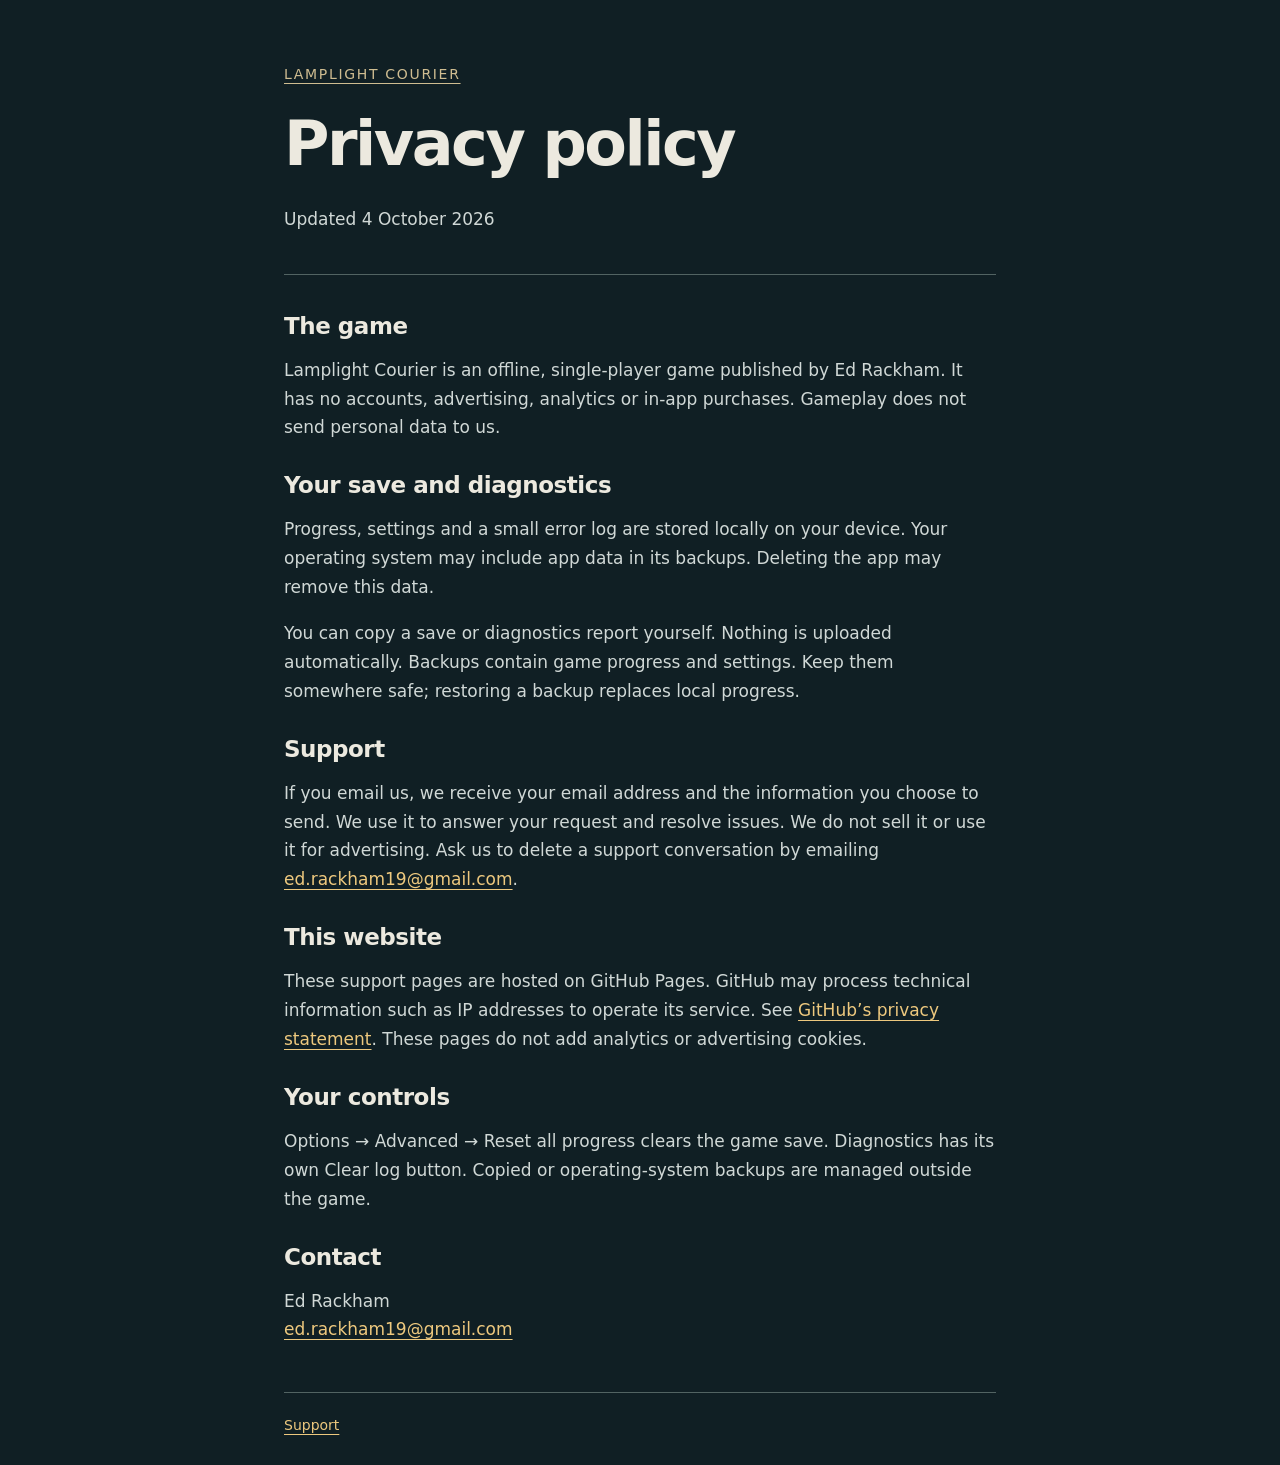
==== privacy.html @ e32ae00d "Publish Lamplight Courier support and privacy pages" ====
<!doctype html><html lang="en"><head><meta charset="utf-8"><meta name="viewport" content="width=device-width, initial-scale=1"><title>Lamplight Courier | Privacy</title><link rel="stylesheet" href="style.css"></head><body><main><a class="name" href="index.html">LAMPLIGHT COURIER</a><h1>Privacy policy</h1><p>Updated 4 October 2026</p><section><h2>The game</h2><p>Lamplight Courier is an offline, single-player game published by Ed Rackham. It has no accounts, advertising, analytics or in-app purchases. Gameplay does not send personal data to us.</p><h2>Your save and diagnostics</h2><p>Progress, settings and a small error log are stored locally on your device. Your operating system may include app data in its backups. Deleting the app may remove this data.</p><p>You can copy a save or diagnostics report yourself. Nothing is uploaded automatically. Backups contain game progress and settings. Keep them somewhere safe; restoring a backup replaces local progress.</p><h2>Support</h2><p>If you email us, we receive your email address and the information you choose to send. We use it to answer your request and resolve issues. We do not sell it or use it for advertising. Ask us to delete a support conversation by emailing <a href="mailto:ed.rackham19@gmail.com">ed.rackham19@gmail.com</a>.</p><h2>This website</h2><p>These support pages are hosted on GitHub Pages. GitHub may process technical information such as IP addresses to operate its service. See <a href="https://docs.github.com/en/site-policy/privacy-policies/github-general-privacy-statement">GitHub’s privacy statement</a>. These pages do not add analytics or advertising cookies.</p><h2>Your controls</h2><p>Options → Advanced → Reset all progress clears the game save. Diagnostics has its own Clear log button. Copied or operating-system backups are managed outside the game.</p><h2>Contact</h2><p>Ed Rackham<br><a href="mailto:ed.rackham19@gmail.com">ed.rackham19@gmail.com</a></p></section><footer><a href="index.html">Support</a></footer></main></body></html>
---- style.css ----
:root{color-scheme:dark;font-family:system-ui,-apple-system,sans-serif;background:#101f24;color:#ece9df}*{box-sizing:border-box}body{margin:0}main{max-width:760px;margin:auto;padding:64px 24px 32px}.name{font-size:14px;letter-spacing:.12em;color:#cfbd91}h1{font-size:clamp(36px,7vw,62px);line-height:1.06;letter-spacing:-.04em;margin:28px 0}h2{font-size:23px;letter-spacing:-.02em;margin:30px 0 12px}p{font-size:17px;line-height:1.7;color:#d0d8d6}.intro{font-size:21px;max-width:580px}section{border-top:1px solid #526362;margin-top:40px;padding-top:8px}a{color:#edc87e;text-underline-offset:4px}a:focus-visible{outline:3px solid #edc87e;outline-offset:4px}footer{margin-top:48px;border-top:1px solid #526362;padding-top:24px;display:flex;flex-wrap:wrap;gap:20px;font-size:14px}footer span{color:#acbbb7}@media(max-width:440px){main{padding-top:36px}}
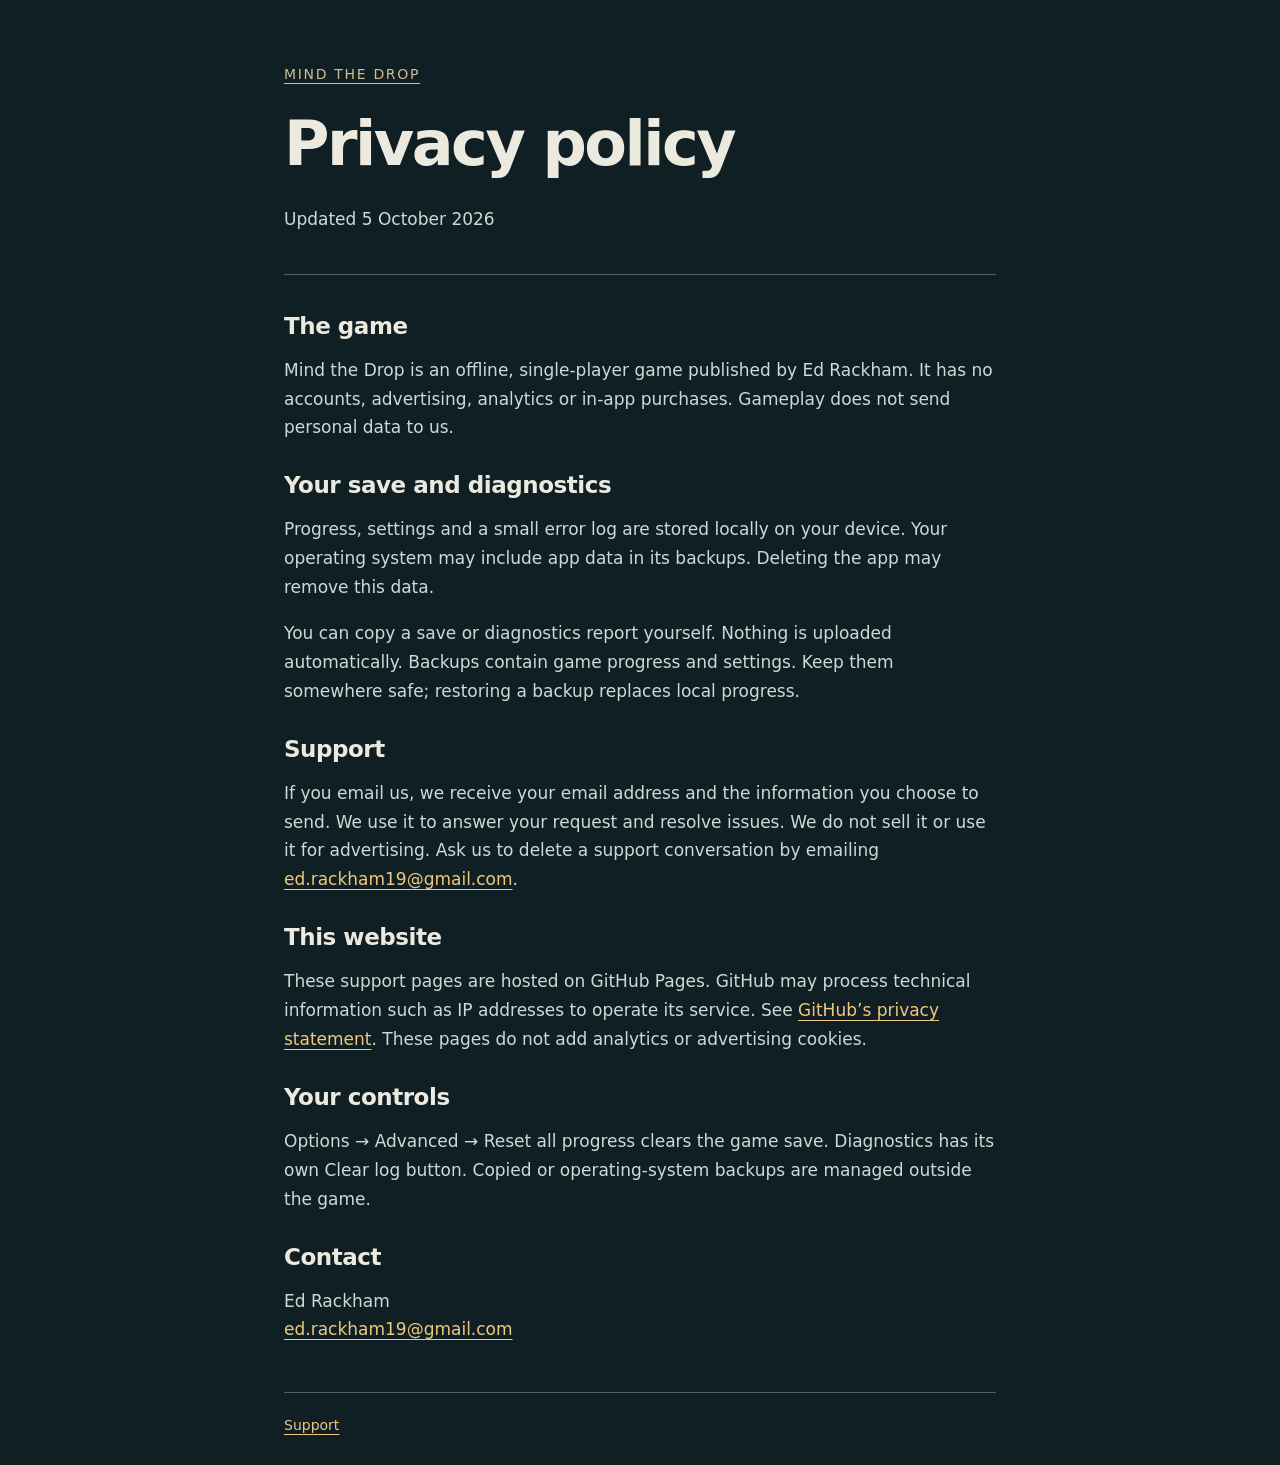
==== commit 2f2bb5cc: "Rename game to Mind the Drop" ====
--- a/privacy.html
+++ b/privacy.html
@@ -1 +1 @@
-<!doctype html><html lang="en"><head><meta charset="utf-8"><meta name="viewport" content="width=device-width, initial-scale=1"><title>Lamplight Courier | Privacy</title><link rel="stylesheet" href="style.css"></head><body><main><a class="name" href="index.html">LAMPLIGHT COURIER</a><h1>Privacy policy</h1><p>Updated 4 October 2026</p><section><h2>The game</h2><p>Lamplight Courier is an offline, single-player game published by Ed Rackham. It has no accounts, advertising, analytics or in-app purchases. Gameplay does not send personal data to us.</p><h2>Your save and diagnostics</h2><p>Progress, settings and a small error log are stored locally on your device. Your operating system may include app data in its backups. Deleting the app may remove this data.</p><p>You can copy a save or diagnostics report yourself. Nothing is uploaded automatically. Backups contain game progress and settings. Keep them somewhere safe; restoring a backup replaces local progress.</p><h2>Support</h2><p>If you email us, we receive your email address and the information you choose to send. We use it to answer your request and resolve issues. We do not sell it or use it for advertising. Ask us to delete a support conversation by emailing <a href="mailto:ed.rackham19@gmail.com">ed.rackham19@gmail.com</a>.</p><h2>This website</h2><p>These support pages are hosted on GitHub Pages. GitHub may process technical information such as IP addresses to operate its service. See <a href="https://docs.github.com/en/site-policy/privacy-policies/github-general-privacy-statement">GitHub’s privacy statement</a>. These pages do not add analytics or advertising cookies.</p><h2>Your controls</h2><p>Options → Advanced → Reset all progress clears the game save. Diagnostics has its own Clear log button. Copied or operating-system backups are managed outside the game.</p><h2>Contact</h2><p>Ed Rackham<br><a href="mailto:ed.rackham19@gmail.com">ed.rackham19@gmail.com</a></p></section><footer><a href="index.html">Support</a></footer></main></body></html>
+<!doctype html><html lang="en"><head><meta charset="utf-8"><meta name="viewport" content="width=device-width, initial-scale=1"><title>Mind the Drop | Privacy</title><link rel="stylesheet" href="style.css"></head><body><main><a class="name" href="index.html">MIND THE DROP</a><h1>Privacy policy</h1><p>Updated 5 October 2026</p><section><h2>The game</h2><p>Mind the Drop is an offline, single-player game published by Ed Rackham. It has no accounts, advertising, analytics or in-app purchases. Gameplay does not send personal data to us.</p><h2>Your save and diagnostics</h2><p>Progress, settings and a small error log are stored locally on your device. Your operating system may include app data in its backups. Deleting the app may remove this data.</p><p>You can copy a save or diagnostics report yourself. Nothing is uploaded automatically. Backups contain game progress and settings. Keep them somewhere safe; restoring a backup replaces local progress.</p><h2>Support</h2><p>If you email us, we receive your email address and the information you choose to send. We use it to answer your request and resolve issues. We do not sell it or use it for advertising. Ask us to delete a support conversation by emailing <a href="mailto:ed.rackham19@gmail.com">ed.rackham19@gmail.com</a>.</p><h2>This website</h2><p>These support pages are hosted on GitHub Pages. GitHub may process technical information such as IP addresses to operate its service. See <a href="https://docs.github.com/en/site-policy/privacy-policies/github-general-privacy-statement">GitHub’s privacy statement</a>. These pages do not add analytics or advertising cookies.</p><h2>Your controls</h2><p>Options → Advanced → Reset all progress clears the game save. Diagnostics has its own Clear log button. Copied or operating-system backups are managed outside the game.</p><h2>Contact</h2><p>Ed Rackham<br><a href="mailto:ed.rackham19@gmail.com">ed.rackham19@gmail.com</a></p></section><footer><a href="index.html">Support</a></footer></main></body></html>
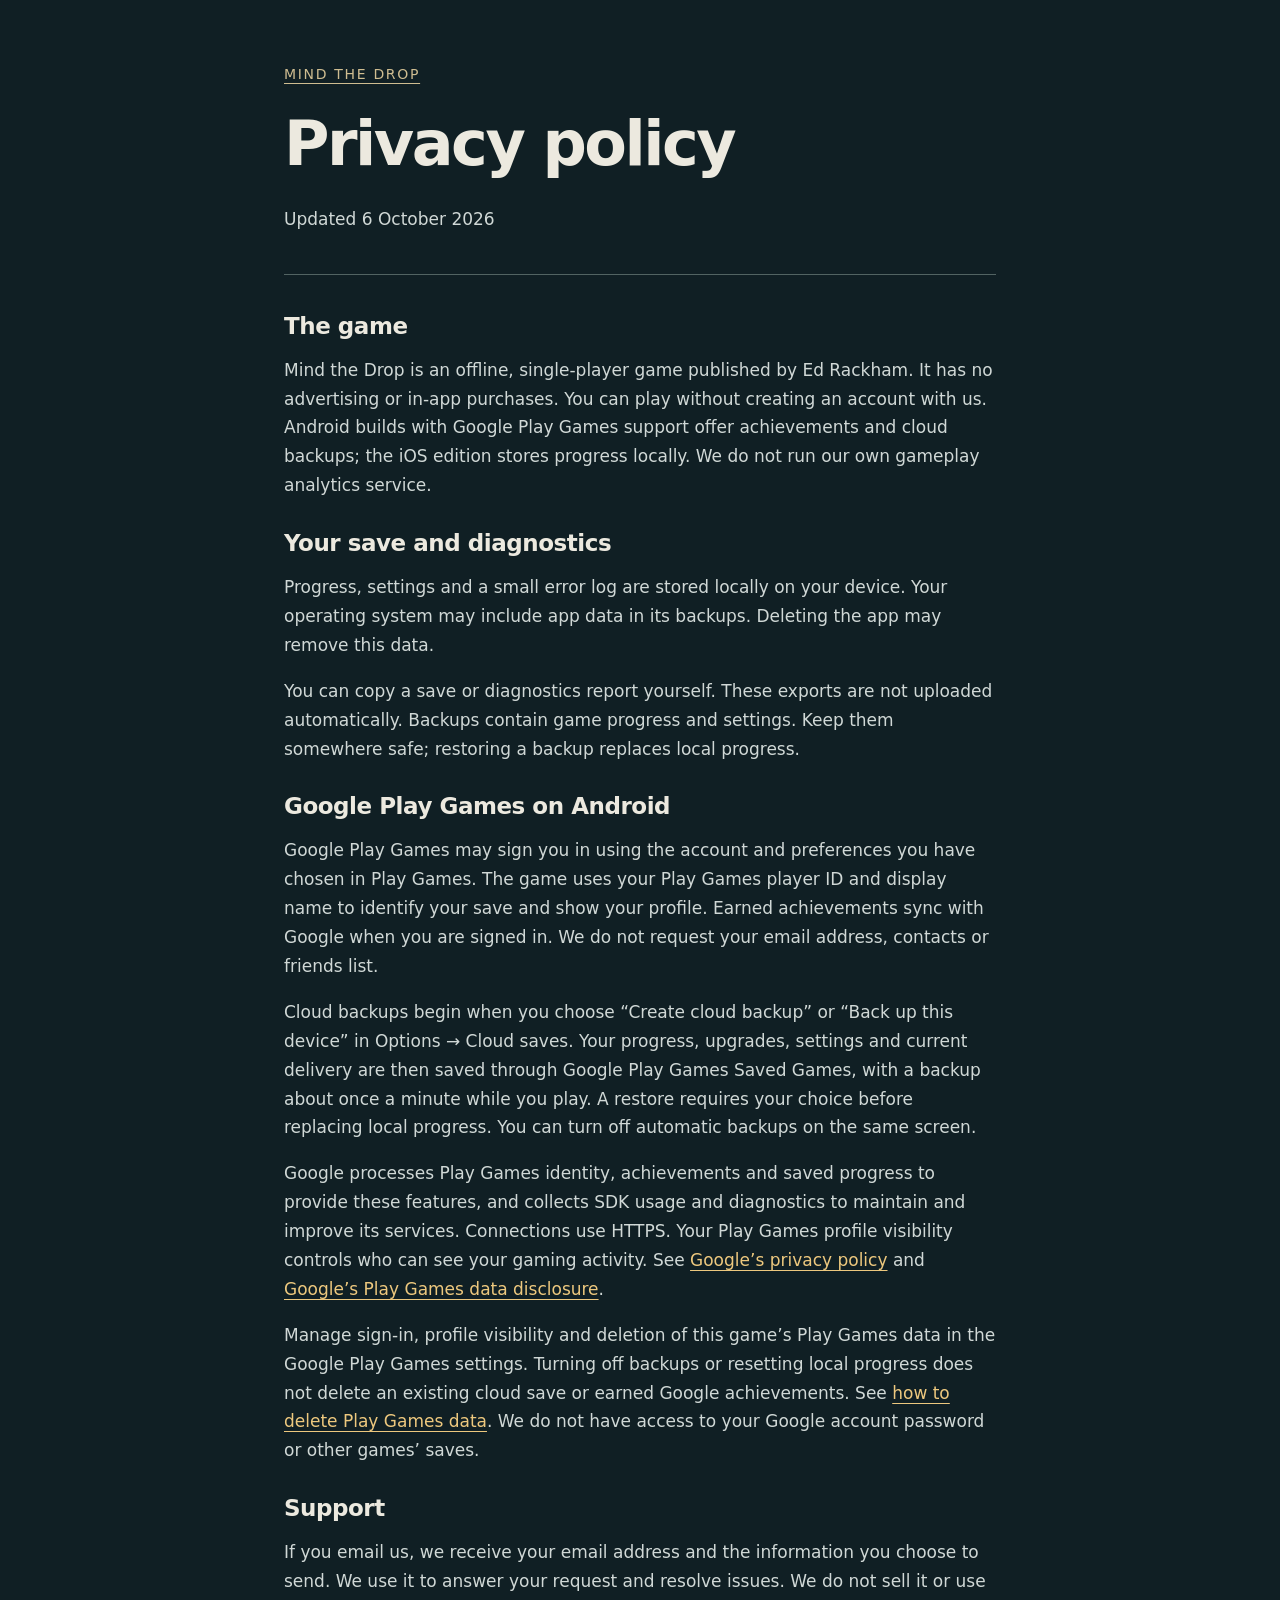
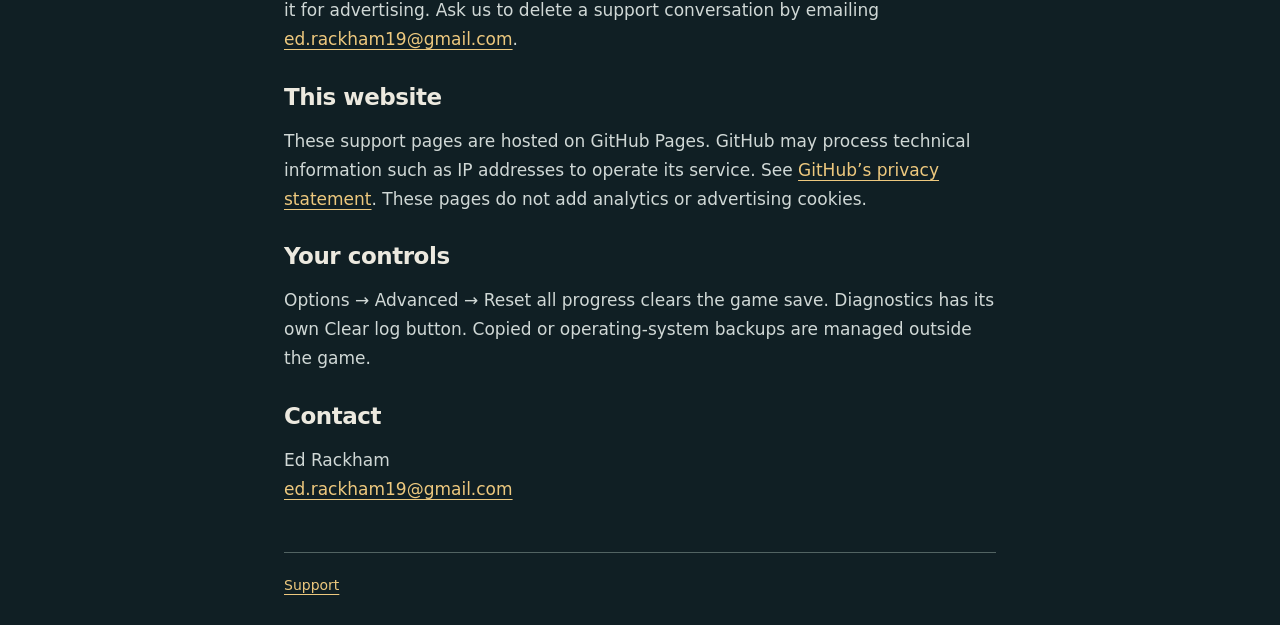
==== commit 2270d551: "Explain optional Play Games achievements and cloud saves" ====
--- a/privacy.html
+++ b/privacy.html
@@ -1 +1 @@
-<!doctype html><html lang="en"><head><meta charset="utf-8"><meta name="viewport" content="width=device-width, initial-scale=1"><title>Mind the Drop | Privacy</title><link rel="stylesheet" href="style.css"></head><body><main><a class="name" href="index.html">MIND THE DROP</a><h1>Privacy policy</h1><p>Updated 5 October 2026</p><section><h2>The game</h2><p>Mind the Drop is an offline, single-player game published by Ed Rackham. It has no accounts, advertising, analytics or in-app purchases. Gameplay does not send personal data to us.</p><h2>Your save and diagnostics</h2><p>Progress, settings and a small error log are stored locally on your device. Your operating system may include app data in its backups. Deleting the app may remove this data.</p><p>You can copy a save or diagnostics report yourself. Nothing is uploaded automatically. Backups contain game progress and settings. Keep them somewhere safe; restoring a backup replaces local progress.</p><h2>Support</h2><p>If you email us, we receive your email address and the information you choose to send. We use it to answer your request and resolve issues. We do not sell it or use it for advertising. Ask us to delete a support conversation by emailing <a href="mailto:ed.rackham19@gmail.com">ed.rackham19@gmail.com</a>.</p><h2>This website</h2><p>These support pages are hosted on GitHub Pages. GitHub may process technical information such as IP addresses to operate its service. See <a href="https://docs.github.com/en/site-policy/privacy-policies/github-general-privacy-statement">GitHub’s privacy statement</a>. These pages do not add analytics or advertising cookies.</p><h2>Your controls</h2><p>Options → Advanced → Reset all progress clears the game save. Diagnostics has its own Clear log button. Copied or operating-system backups are managed outside the game.</p><h2>Contact</h2><p>Ed Rackham<br><a href="mailto:ed.rackham19@gmail.com">ed.rackham19@gmail.com</a></p></section><footer><a href="index.html">Support</a></footer></main></body></html>
+<!doctype html><html lang="en"><head><meta charset="utf-8"><meta name="viewport" content="width=device-width, initial-scale=1"><title>Mind the Drop | Privacy</title><link rel="stylesheet" href="style.css"></head><body><main><a class="name" href="index.html">MIND THE DROP</a><h1>Privacy policy</h1><p>Updated 6 October 2026</p><section><h2>The game</h2><p>Mind the Drop is an offline, single-player game published by Ed Rackham. It has no advertising or in-app purchases. You can play without creating an account with us. Android builds with Google Play Games support offer achievements and cloud backups; the iOS edition stores progress locally. We do not run our own gameplay analytics service.</p><h2>Your save and diagnostics</h2><p>Progress, settings and a small error log are stored locally on your device. Your operating system may include app data in its backups. Deleting the app may remove this data.</p><p>You can copy a save or diagnostics report yourself. These exports are not uploaded automatically. Backups contain game progress and settings. Keep them somewhere safe; restoring a backup replaces local progress.</p><h2>Google Play Games on Android</h2><p>Google Play Games may sign you in using the account and preferences you have chosen in Play Games. The game uses your Play Games player ID and display name to identify your save and show your profile. Earned achievements sync with Google when you are signed in. We do not request your email address, contacts or friends list.</p><p>Cloud backups begin when you choose “Create cloud backup” or “Back up this device” in Options → Cloud saves. Your progress, upgrades, settings and current delivery are then saved through Google Play Games Saved Games, with a backup about once a minute while you play. A restore requires your choice before replacing local progress. You can turn off automatic backups on the same screen.</p><p>Google processes Play Games identity, achievements and saved progress to provide these features, and collects SDK usage and diagnostics to maintain and improve its services. Connections use HTTPS. Your Play Games profile visibility controls who can see your gaming activity. See <a href="https://policies.google.com/privacy">Google’s privacy policy</a> and <a href="https://developer.android.com/games/pgs/data-collection">Google’s Play Games data disclosure</a>.</p><p>Manage sign-in, profile visibility and deletion of this game’s Play Games data in the Google Play Games settings. Turning off backups or resetting local progress does not delete an existing cloud save or earned Google achievements. See <a href="https://support.google.com/googleplay/answer/9130646">how to delete Play Games data</a>. We do not have access to your Google account password or other games’ saves.</p><h2>Support</h2><p>If you email us, we receive your email address and the information you choose to send. We use it to answer your request and resolve issues. We do not sell it or use it for advertising. Ask us to delete a support conversation by emailing <a href="mailto:ed.rackham19@gmail.com">ed.rackham19@gmail.com</a>.</p><h2>This website</h2><p>These support pages are hosted on GitHub Pages. GitHub may process technical information such as IP addresses to operate its service. See <a href="https://docs.github.com/en/site-policy/privacy-policies/github-general-privacy-statement">GitHub’s privacy statement</a>. These pages do not add analytics or advertising cookies.</p><h2>Your controls</h2><p>Options → Advanced → Reset all progress clears the game save. Diagnostics has its own Clear log button. Copied or operating-system backups are managed outside the game.</p><h2>Contact</h2><p>Ed Rackham<br><a href="mailto:ed.rackham19@gmail.com">ed.rackham19@gmail.com</a></p></section><footer><a href="index.html">Support</a></footer></main></body></html>
